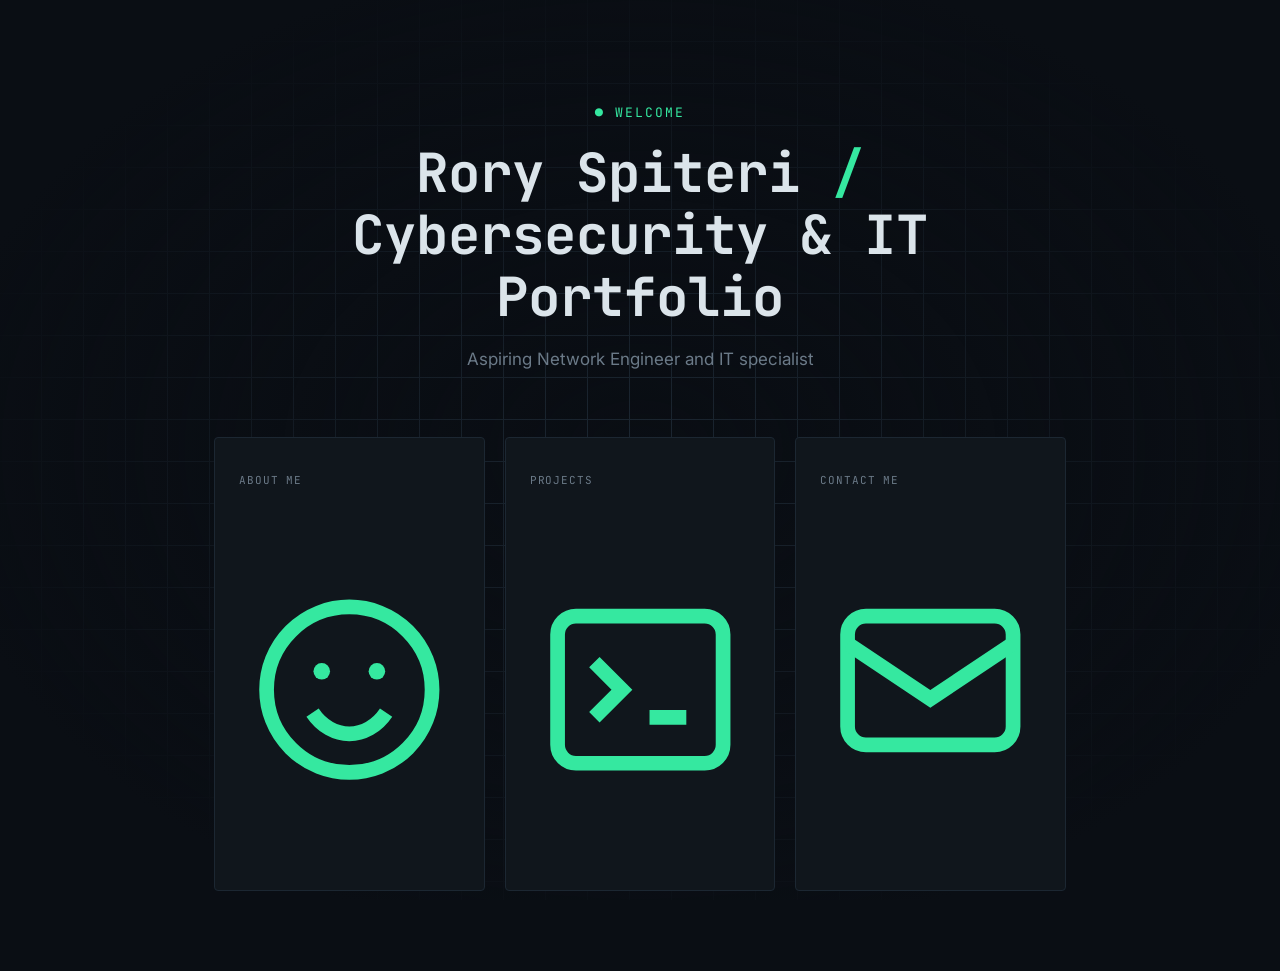
==== index.html @ ee890ca7 "Add files via upload" ====
<!DOCTYPE html>
<html lang="en">
<head>
<meta charset="UTF-8">
<meta name="viewport" content="width=device-width, initial-scale=1.0">
<title>Rory Spiteri Cybersecurity / IT Portfolio</title>
<link rel="stylesheet" href="styles.css">
<style>

  /* ---------- landing-specific ---------- */

  .landing {
    position: relative;
    z-index: 1;
    max-width: 900px;
    margin: 0 auto;
    padding: 10vh 24px 80px;
    text-align: center;
  }

  .hero .eyebrow {
    font-family: var(--mono);
    font-size: 13px;
    color: var(--accent);
    letter-spacing: 0.15em;
    text-transform: uppercase;
    margin-bottom: 18px;
  }
  .hero .eyebrow::before { content: "● "; }

  .hero h1 {
    font-family: var(--mono);
    font-size: clamp(32px, 6vw, 54px);
    font-weight: 700;
    line-height: 1.15;
    margin: 0 0 18px;
    color: var(--text);
  }
  .hero h1 .highlight { color: var(--accent); }

  .hero .subtitle {
    color: var(--muted);
    font-size: 17px;
    max-width: 56ch;
    margin: 0 auto 8px;
  }

  .hero .status-row {
    display: flex;
    justify-content: center;
    gap: 22px;
    flex-wrap: wrap;
    margin-top: 26px;
    font-family: var(--mono);
    font-size: 12px;
    color: var(--muted);
  }
  .hero .status-row span b { color: var(--accent); font-weight: 500; }

  /* module / nav cards */
  .modules {
    display: grid;
    grid-template-columns: repeat(3, 1fr);
    gap: 20px;
    margin-top: 64px;
    text-align: left;
  }

  .module-card {
    position: relative;
    display: block;
    border: 1px solid var(--border);
    background: var(--bg-panel);
    border-radius: 4px;
    padding: 28px 24px;
    overflow: hidden;
    transition: border-color 0.25s ease, transform 0.25s ease, background 0.25s ease;
  }

  .module-card:hover,
  .module-card:focus-visible {
    border-color: var(--accent-dim);
    background: var(--bg-panel-hover);
    transform: translateY(-3px);
    text-decoration: none;
  }

  /* scanline sweep on hover */
  .module-card::after {
    content: "";
    position: absolute;
    left: 0; right: 0; top: -100%;
    height: 40%;
    background: linear-gradient(180deg, transparent, rgba(53,232,160,0.08), transparent);
    transition: top 0.6s ease;
    pointer-events: none;
  }
  .module-card:hover::after { top: 140%; }

  .module-card .idx {
    font-family: var(--mono);
    font-size: 11px;
    color: var(--muted);
    letter-spacing: 0.08em;
  }

  .module-card .icon {
    width: 34px;
    height: 34px;
    margin: 16px 0 18px;
    color: var(--accent);
  }
  .module-card .icon svg { width: 100%; height: 100%; }

  .module-card h2 {
    font-family: var(--mono);
    font-size: 17px;
    margin: 0 0 8px;
    color: var(--text);
  }

  .module-card p {
    font-size: 13.5px;
    color: var(--muted);
    margin: 0 0 16px;
  }

  .module-card .enter {
    font-family: var(--mono);
    font-size: 12px;
    color: var(--accent);
    display: inline-flex;
    align-items: center;
    gap: 6px;
  }
  .module-card .enter::after { content: "→"; transition: transform 0.2s ease; }
  .module-card:hover .enter::after { transform: translateX(3px); }

  @media (max-width: 760px) {
    .modules { grid-template-columns: 1fr; }
  }
</style>
</head>
<body>

<div class="landing">

  <div class="hero">
    <p class="eyebrow">Welcome</p>
    <h1>Rory Spiteri <span class="highlight">/</span><br>Cybersecurity &amp; IT Portfolio</h1>
    <p class="subtitle">Aspiring Network Engineer and IT specialist</p>


    <nav class="modules" aria-label="Site sections">

      <a class="module-card" href="about.html">
        <span class="idx">ABOUT ME</span>
 <span class="icon" aria-hidden="true">
  <svg viewBox="0 0 24 24" fill="none" stroke="currentColor" stroke-width="1.6">
    <circle cx="12" cy="12" r="9"/>
    <circle cx="9" cy="10" r="0.9" fill="currentColor" stroke="none"/>
    <circle cx="15" cy="10" r="0.9" fill="currentColor" stroke="none"/>
    <path d="M8 14.5c1 1.5 2.5 2.3 4 2.3s3-0.8 4-2.3"/>
  </svg>
</span>
        <h2>About Me</h2>
        <p>Background, skill set, and how you approach security &amp; systems work.</p>
        <span class="enter">ACCESS PROFILE</span>
      </a>

      <a class="module-card" href="projects.html">
        <span class="idx">PROJECTS</span>
        <span class="icon" aria-hidden="true">
          <svg viewBox="0 0 24 24" fill="none" stroke="currentColor" stroke-width="1.6">
            <rect x="3" y="4" width="18" height="16" rx="2"/>
            <path d="M7 9l3 3-3 3"/>
            <path d="M13 15h4"/>
          </svg>
        </span>
        <h2>Projects</h2>
      </a>

      <a class="module-card" href="contact.html">
        <span class="idx">CONTACT ME</span>
        <span class="icon" aria-hidden="true">
          <!-- secure mail / contact icon -->
          <svg viewBox="0 0 24 24" fill="none" stroke="currentColor" stroke-width="1.6">
            <rect x="3" y="4" width="18" height="14" rx="2"/>
            <path d="M3 7l9 6 9-6"/>
            <path d="M17.5 15.5a1.5 1.5 0 100"/>
          </svg>
        </span>
        <h2>Contact Me</h2>
      </a>

    </nav>
  </div>
</div>


</body>
</html>
---- styles.css ----
/* =========================================================
   CYBERSECURITY / IT PORTFOLIO TEMPLATE — SHARED STYLES
   Token system:
   Color   — bg #0a0e14, panel #10161c, border #1c2732,
             text #dbe4ea, muted #6b7a88,
             accent (signal) #35e8a0, alert #ff5f5f
   Type    — Display/Nav: 'JetBrains Mono', Body: 'Inter'
   ========================================================= */

@import url('https://fonts.googleapis.com/css2?family=JetBrains+Mono:wght@400;500;700&family=Inter:wght@400;500;600&display=swap');

:root {
  --bg: #0a0e14;
  --bg-panel: #10161c;
  --bg-panel-hover: #141b23;
  --border: #1c2732;
  --border-bright: #2a3b48;
  --text: #dbe4ea;
  --muted: #6b7a88;
  --accent: #35e8a0;
  --accent-dim: #1f8a63;
  --alert: #ff5f5f;
  --mono: 'JetBrains Mono', ui-monospace, monospace;
  --body: 'Inter', system-ui, sans-serif;
}

* { box-sizing: border-box; }

html { scroll-behavior: smooth; }

body {
  margin: 0;
  background: var(--bg);
  background-image:
    linear-gradient(var(--border) 1px, transparent 1px),
    linear-gradient(90deg, var(--border) 1px, transparent 1px);
  background-size: 42px 42px;
  background-attachment: fixed;
  background-position: -1px -1px;
  color: var(--text);
  font-family: var(--body);
  line-height: 1.6;
  min-height: 100vh;
}

/* subtle vignette so the grid doesn't fight with content */
body::before {
  content: "";
  position: fixed;
  inset: 0;
  background: radial-gradient(ellipse at center, transparent 0%, var(--bg) 78%);
  pointer-events: none;
  z-index: 0;
}

a { color: var(--accent); text-decoration: none; }
a:hover { text-decoration: underline; }

::selection { background: var(--accent-dim); color: #04140d; }

:focus-visible {
  outline: 2px solid var(--accent);
  outline-offset: 3px;
}

/* ---------- layout shell ---------- */

.shell {
  position: relative;
  z-index: 1;
  max-width: 1080px;
  margin: 0 auto;
  padding: 0 24px 80px;
}

/* ---------- topbar / breadcrumb nav (sub-pages) ---------- */

.topbar {
  position: relative;
  z-index: 1;
  display: flex;
  align-items: center;
  justify-content: space-between;
  max-width: 1080px;
  margin: 0 auto;
  padding: 28px 24px 40px;
  font-family: var(--mono);
  font-size: 13px;
}

.topbar .brand {
  color: var(--text);
  letter-spacing: 0.02em;
}
.topbar .brand span { color: var(--accent); }

.topbar nav { display: flex; gap: 22px; }

.topbar nav a {
  color: var(--muted);
  text-decoration: none;
  position: relative;
  padding-bottom: 3px;
}
.topbar nav a:hover,
.topbar nav a[aria-current="page"] { color: var(--accent); }
.topbar nav a[aria-current="page"]::after {
  content: "";
  position: absolute;
  left: 0; right: 0; bottom: -3px;
  height: 1px;
  background: var(--accent);
}

/* ---------- terminal-style page header (used on sub-pages) ---------- */

.page-head {
  border: 1px solid var(--border);
  background: var(--bg-panel);
  border-radius: 4px;
  padding: 22px 26px;
  margin-bottom: 40px;
}

.page-head .tag {
  font-family: var(--mono);
  font-size: 12px;
  color: var(--accent);
  letter-spacing: 0.08em;
  text-transform: uppercase;
  display: flex;
  align-items: center;
  gap: 8px;
  margin-bottom: 10px;
}
.page-head .tag::before { content: "//"; color: var(--muted); }

.page-head h1 {
  font-family: var(--mono);
  font-size: clamp(26px, 4vw, 36px);
  margin: 0 0 8px;
  font-weight: 700;
}

.page-head p {
  color: var(--muted);
  margin: 0;
  max-width: 62ch;
}

/* ---------- generic section / panel ---------- */

.panel {
  border: 1px solid var(--border);
  background: var(--bg-panel);
  border-radius: 4px;
  padding: 26px;
}

.section-label {
  font-family: var(--mono);
  font-size: 12px;
  color: var(--muted);
  text-transform: uppercase;
  letter-spacing: 0.1em;
  margin-bottom: 14px;
}

/* ---------- footer ---------- */

footer.site-footer {
  position: relative;
  z-index: 1;
  max-width: 1080px;
  margin: 40px auto 0;
  padding: 24px;
  border-top: 1px solid var(--border);
  font-family: var(--mono);
  font-size: 12px;
  color: var(--muted);
  display: flex;
  justify-content: space-between;
  flex-wrap: wrap;
  gap: 10px;
}

/* ---------- responsive ---------- */

@media (max-width: 640px) {
  .topbar { flex-direction: column; align-items: flex-start; gap: 14px; }
  .topbar nav { flex-wrap: wrap; gap: 14px; }
}

@media (prefers-reduced-motion: reduce) {
  * { animation-duration: 0.001ms !important; animation-iteration-count: 1 !important; transition-duration: 0.001ms !important; }
}
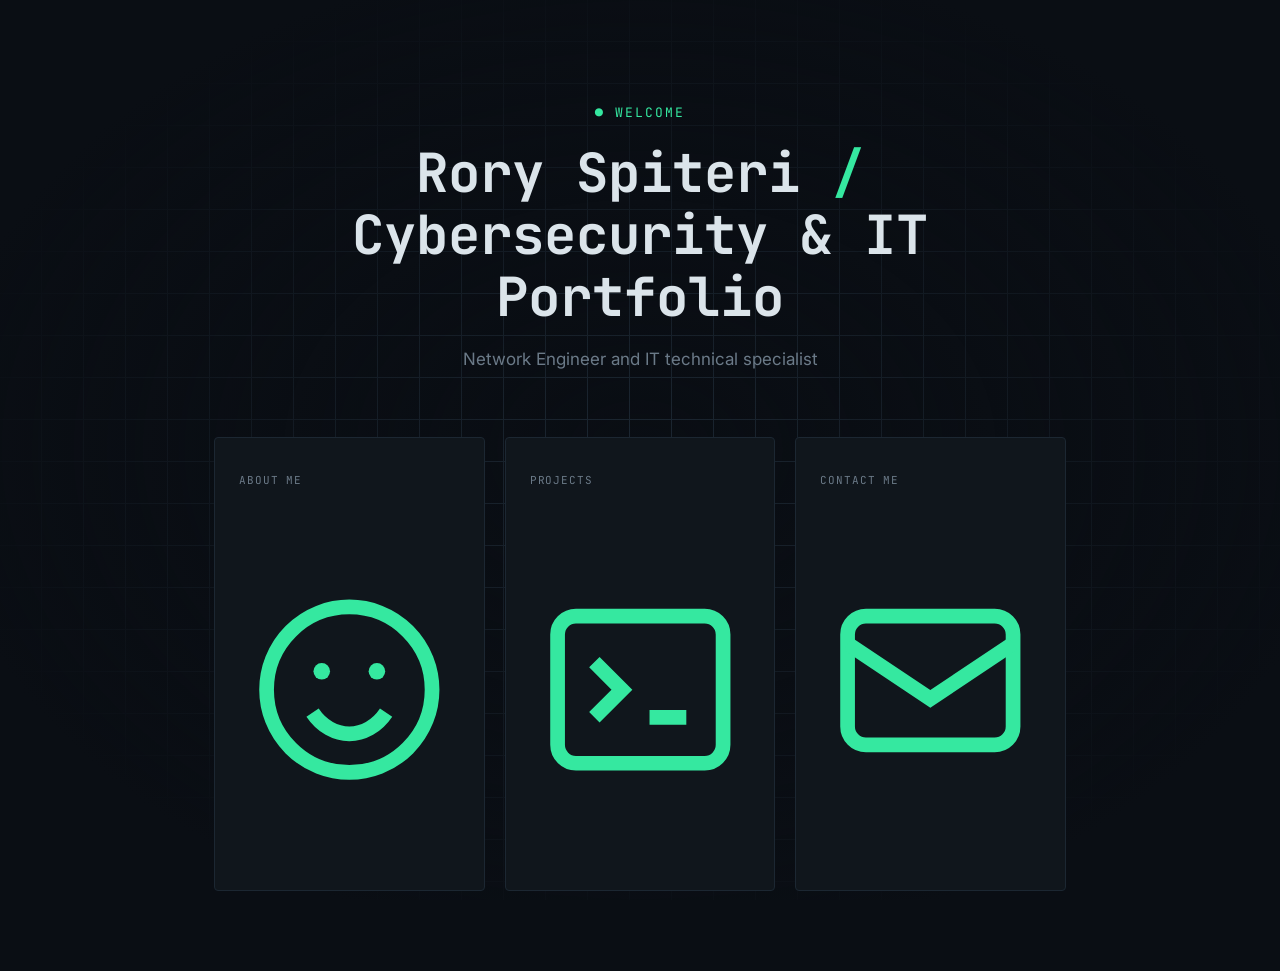
==== commit 37f904df: "Update subtitle in hero section of index.html" ====
--- a/index.html
+++ b/index.html
@@ -148,7 +148,7 @@
   <div class="hero">
     <p class="eyebrow">Welcome</p>
     <h1>Rory Spiteri <span class="highlight">/</span><br>Cybersecurity &amp; IT Portfolio</h1>
-    <p class="subtitle">Aspiring Network Engineer and IT specialist</p>
+    <p class="subtitle"> Network Engineer and IT technical specialist</p>
 
 
     <nav class="modules" aria-label="Site sections">
